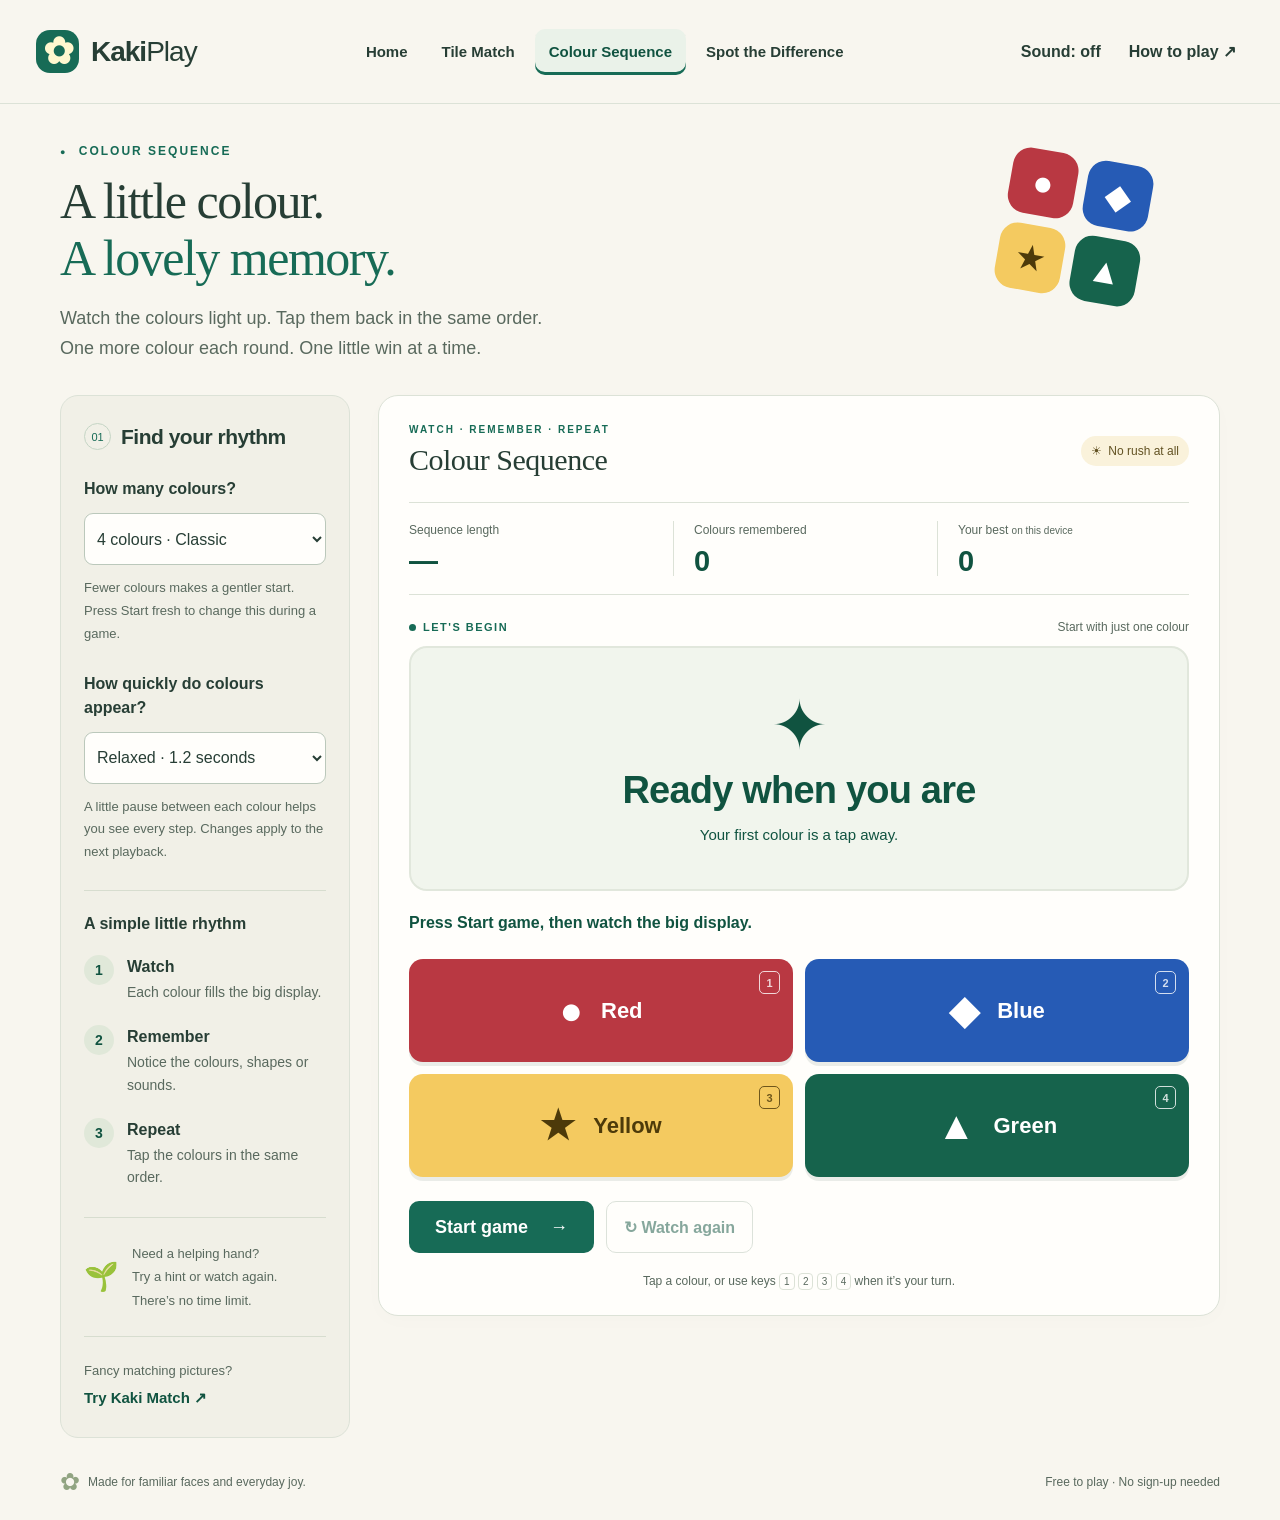
==== colour-sequence.html @ 8c482dc2 "Add spot the difference game" ====
<!doctype html>
<html lang="en">
<head>
  <meta charset="utf-8">
  <meta name="viewport" content="width=device-width, initial-scale=1">
  <meta name="theme-color" content="#176b56">
  <meta name="description" content="Watch a colourful sequence, then play it back. A friendly memory game with a big, clear display, adjustable pace and unlimited replays.">
  <title>Colour Sequence · Kaki Play</title>
  <link rel="icon" href="data:image/svg+xml,%3Csvg xmlns='http://www.w3.org/2000/svg' viewBox='0 0 100 100'%3E%3Crect width='100' height='100' rx='24' fill='%23176b56'/%3E%3Ctext x='50' y='70' text-anchor='middle' font-size='65'%3E🌸%3C/text%3E%3C/svg%3E">
  <link rel="stylesheet" href="styles.css">
  <link rel="stylesheet" href="site.css">
  <link rel="stylesheet" href="colour-sequence.css">
  <script src="colour-engine.js" defer></script>
  <script src="colour-sequence.js" defer></script>
</head>
<body class="colour-page">
  <a class="skip-link" href="#sequence-game">Skip to the game</a>
  <header class="site-header">
    <a class="brand" href="index.html" aria-label="Kaki Play home"><span class="brand-mark" aria-hidden="true">✿</span><span>Kaki<span class="brand-light">Play</span></span></a>
    <nav class="site-nav" aria-label="Main navigation"><a href="index.html">Home</a><a href="tile-match.html">Tile Match</a><a href="colour-sequence.html" aria-current="page">Colour Sequence</a><a href="spot-difference.html">Spot the Difference</a></nav>
    <div class="header-actions"><button class="quiet-button" id="sequence-sound" type="button" aria-pressed="false">Sound: off</button><button class="quiet-button" id="sequence-help" type="button">How to play <span aria-hidden="true">↗</span></button></div>
  </header>

  <main>
    <section class="intro sequence-intro" aria-labelledby="page-title">
      <p class="eyebrow"><span aria-hidden="true">●</span> COLOUR SEQUENCE</p>
      <h1 id="page-title">A little colour.<br><span>A lovely memory.</span></h1>
      <p class="intro-copy">Watch the colours light up. Tap them back in the same order.<br> One more colour each round. One little win at a time.</p>
      <div class="colour-intro-mark" aria-hidden="true"><span class="mini-red">●</span><span class="mini-blue">◆</span><span class="mini-yellow">★</span><span class="mini-green">▲</span></div>
    </section>

    <div class="sequence-layout">
      <aside class="sequence-settings" aria-labelledby="pace-title">
        <div class="panel-heading"><span class="section-number" aria-hidden="true">01</span><h2 id="pace-title">Find your rhythm</h2></div>
        <label class="sequence-label" for="sequence-colour-count">How many colours?</label>
        <select id="sequence-colour-count" aria-describedby="colour-count-hint"><option value="2">2 colours · A gentle start</option><option value="3">3 colours · A little more</option><option value="4" selected>4 colours · Classic</option><option value="5">5 colours · A fresh splash</option><option value="6">6 colours · More variety</option><option value="7">7 colours · A bigger mix</option><option value="8">8 colours · All the colours</option></select>
        <p class="sequence-hint" id="colour-count-hint">Fewer colours makes a gentler start. Press Start fresh to change this during a game.</p>
        <label class="sequence-label" for="sequence-pace">How quickly do colours appear?</label>
        <select id="sequence-pace" aria-describedby="pace-hint"><option value="relaxed">Relaxed · 1.2 seconds</option><option value="gentle">Extra time · 1.8 seconds</option><option value="quick">Quick · 0.7 seconds</option></select>
        <p class="sequence-hint" id="pace-hint">A little pause between each colour helps you see every step. Changes apply to the next playback.</p>
        <div class="how-it-works"><h3>A simple little rhythm</h3><ol><li><span aria-hidden="true">1</span><div><strong>Watch</strong><p>Each colour fills the big display.</p></div></li><li><span aria-hidden="true">2</span><div><strong>Remember</strong><p>Notice the colours, shapes or sounds.</p></div></li><li><span aria-hidden="true">3</span><div><strong>Repeat</strong><p>Tap the colours in the same order.</p></div></li></ol></div>
        <div class="sequence-gentle-note"><span aria-hidden="true">🌱</span><p>Need a helping hand?<br>Try a hint or watch again.<br>There’s no time limit.</p></div>
        <a class="other-game-link" href="tile-match.html">Fancy matching pictures? <span>Try Kaki Match <span aria-hidden="true">↗</span></span></a>
      </aside>

      <section class="colour-panel" id="sequence-game" aria-labelledby="sequence-title" tabindex="-1">
        <div class="sequence-heading"><div><p class="eyebrow">WATCH · REMEMBER · REPEAT</p><h2 id="sequence-title">Colour Sequence</h2></div><span class="sequence-no-rush"><span aria-hidden="true">☀</span> No rush at all</span></div>
        <div class="sequence-stats" aria-label="Game progress"><div><span>Sequence length</span><strong id="sequence-length">—</strong></div><div><span>Colours remembered</span><strong id="sequence-score">0</strong></div><div><span>Your best <small>on this device</small></span><strong id="sequence-best">0</strong></div></div>

        <div class="display-heading"><span class="phase-badge" id="phase-badge">LET'S BEGIN</span><span id="display-step">Start with just one colour</span></div>
        <div class="sequence-spotlight" id="sequence-spotlight" role="group" aria-label="Sequence display">
          <span class="spotlight-symbol" id="spotlight-symbol" aria-hidden="true">✦</span>
          <strong id="spotlight-title">Ready when you are</strong>
          <span id="spotlight-caption">Your first colour is a tap away.</span>
        </div>
        <ol class="sequence-steps" id="sequence-steps" aria-hidden="true"></ol>
        <p class="sequence-message" id="sequence-message" role="status" aria-live="polite" aria-atomic="true">Press Start game, then watch the big display.</p>

        <div class="colour-pads" id="colour-pads" role="group" aria-label="Repeat the sequence using these colours">
          <button class="colour-pad colour-red" type="button" data-colour="0" aria-label="Red, circle. Keyboard shortcut 1" aria-keyshortcuts="1" aria-disabled="true"><span class="pad-symbol" aria-hidden="true">●</span><span class="pad-name">Red</span><kbd aria-hidden="true">1</kbd><span class="pad-excluded" aria-hidden="true" hidden>Ruled out</span></button>
          <button class="colour-pad colour-blue" type="button" data-colour="1" aria-label="Blue, diamond. Keyboard shortcut 2" aria-keyshortcuts="2" aria-disabled="true"><span class="pad-symbol" aria-hidden="true">◆</span><span class="pad-name">Blue</span><kbd aria-hidden="true">2</kbd><span class="pad-excluded" aria-hidden="true" hidden>Ruled out</span></button>
          <button class="colour-pad colour-yellow" type="button" data-colour="2" aria-label="Yellow, star. Keyboard shortcut 3" aria-keyshortcuts="3" aria-disabled="true"><span class="pad-symbol" aria-hidden="true">★</span><span class="pad-name">Yellow</span><kbd aria-hidden="true">3</kbd><span class="pad-excluded" aria-hidden="true" hidden>Ruled out</span></button>
          <button class="colour-pad colour-green" type="button" data-colour="3" aria-label="Green, triangle. Keyboard shortcut 4" aria-keyshortcuts="4" aria-disabled="true"><span class="pad-symbol" aria-hidden="true">▲</span><span class="pad-name">Green</span><kbd aria-hidden="true">4</kbd><span class="pad-excluded" aria-hidden="true" hidden>Ruled out</span></button>
          <button class="colour-pad colour-purple" type="button" data-colour="4" aria-label="Purple, square. Keyboard shortcut 5" aria-keyshortcuts="5" aria-disabled="true" hidden><span class="pad-symbol" aria-hidden="true">■</span><span class="pad-name">Purple</span><kbd aria-hidden="true">5</kbd><span class="pad-excluded" aria-hidden="true" hidden>Ruled out</span></button>
          <button class="colour-pad colour-orange" type="button" data-colour="5" aria-label="Orange, plus. Keyboard shortcut 6" aria-keyshortcuts="6" aria-disabled="true" hidden><span class="pad-symbol" aria-hidden="true">✚</span><span class="pad-name">Orange</span><kbd aria-hidden="true">6</kbd><span class="pad-excluded" aria-hidden="true" hidden>Ruled out</span></button>
          <button class="colour-pad colour-pink" type="button" data-colour="6" aria-label="Pink, heart. Keyboard shortcut 7" aria-keyshortcuts="7" aria-disabled="true" hidden><span class="pad-symbol" aria-hidden="true">♥</span><span class="pad-name">Pink</span><kbd aria-hidden="true">7</kbd><span class="pad-excluded" aria-hidden="true" hidden>Ruled out</span></button>
          <button class="colour-pad colour-teal" type="button" data-colour="7" aria-label="Teal, crescent. Keyboard shortcut 8" aria-keyshortcuts="8" aria-disabled="true" hidden><span class="pad-symbol" aria-hidden="true">☾</span><span class="pad-name">Teal</span><kbd aria-hidden="true">8</kbd><span class="pad-excluded" aria-hidden="true" hidden>Ruled out</span></button>
        </div>
        <div class="sequence-controls"><button class="primary-button" id="sequence-action" type="button">Start game <span aria-hidden="true">→</span></button><button class="sequence-replay" id="sequence-replay" type="button" disabled><span aria-hidden="true">↻</span> Watch again</button><button class="sequence-hint-button" id="sequence-hint" type="button" disabled hidden>A little hint</button><button class="sequence-reset" id="sequence-reset" type="button" hidden>Start fresh</button></div>
        <p class="keyboard-hint" id="keyboard-hint">Tap a colour, or use keys <kbd>1</kbd> <kbd>2</kbd> <kbd>3</kbd> <kbd>4</kbd> when it’s your turn.</p>
      </section>
    </div>
    <footer class="site-footer"><span class="footer-flower" aria-hidden="true">✿</span> Made for familiar faces and everyday joy.<span class="footer-detail">Free to play · No sign-up needed</span></footer>
  </main>

  <dialog id="sequence-help-dialog" aria-labelledby="help-title"><button class="dialog-close" id="close-help" type="button" aria-label="Close instructions">×</button><span class="dialog-icon" aria-hidden="true">🌈</span><h2 id="help-title">A little colour, kaki?</h2><ol class="instructions"><li>Choose <strong>2–8 colours</strong>, select a playback pace and press <strong>Start game</strong>. Watch the big display: each colour has its own name and shape. Press <strong>Start fresh</strong> to change the colour count during play.</li><li>When you see <strong>Your turn</strong>, tap the coloured buttons in the same order. You can also use the number keys shown on your buttons (up to <strong>1–8</strong>), or use Tab and Enter or Space.</li><li>Get the sequence right, then press <strong>Next round</strong>. The same sequence grows by one colour.</li><li>Need a clue? Press <strong>A little hint</strong> to rule out wrong colours for the current step. With 3–8 colours, two choices remain; with 2 colours, only the answer remains. Each new step has a fresh hint available.</li><li>Need another look? Press <strong>Watch again</strong> to replay from the beginning. If you make a mistake, you can try the same sequence again.</li></ol><p>Sound is optional. Each colour has a different note. Your best is the longest sequence you have correctly repeated, even if you used hints or replays. There is no time limit.</p><button class="primary-button" id="got-help" type="button">Got it, let's play</button></dialog>
  <noscript><div class="noscript">Please enable JavaScript in your browser to play Colour Sequence. <a href="index.html">Back to all games</a></div></noscript>
</body>
</html>
---- styles.css ----
:root{color-scheme:light;--paper:#f8f6ef;--ink:#273e35;--muted:#627168;--green:#176b56;--green-dark:#105340;--light-green:#eaf2e9;--line:#dce2d7;--white:#fffefb;--gold:#dfb45d;font-family:"Segoe UI",Arial,sans-serif;font-size:18px}*{box-sizing:border-box}body{margin:0;background:var(--paper);color:var(--ink)}button,input,select{font:inherit}button,a,input,select{-webkit-tap-highlight-color:transparent}button{cursor:pointer}button:disabled{cursor:wait;opacity:.65}button:focus-visible,a:focus-visible,select:focus-visible,input:focus-visible+span,.theme-option:has(input:focus-visible){outline:3px solid #a65b14;outline-offset:5px}a{color:inherit}.skip-link{position:fixed;left:16px;top:-100px;background:var(--white);padding:16px;z-index:10}.skip-link:focus{top:12px}.site-header{max-width:1320px;margin:auto;min-height:104px;padding:22px 44px;display:flex;align-items:center;justify-content:space-between;border-bottom:1px solid var(--line)}.brand{display:flex;align-items:center;gap:12px;font-size:28px;font-weight:750;letter-spacing:-1px;text-decoration:none}.brand-light{font-weight:400}.brand-mark{display:grid;place-items:center;width:43px;height:43px;border-radius:14px;background:var(--green);color:#fff8cf;font-size:37px;line-height:1}.header-actions{display:flex;gap:24px}.quiet-button{border:0;background:transparent;color:var(--ink);min-height:48px;font-size:16px;font-weight:600;padding:8px}.quiet-button:hover{color:var(--green);text-decoration:underline}main{max-width:1232px;margin:auto;padding:0 0 24px}.intro{position:relative;padding:49px 0 38px;overflow:hidden}.eyebrow{font-size:12px;font-weight:750;letter-spacing:2px;color:var(--green);margin:0 0 15px}.intro .eyebrow span{font-size:9px;margin-right:6px}h1{font-family:Georgia,"Times New Roman",serif;font-size:clamp(38px,4vw,54px);font-weight:500;line-height:1.13;letter-spacing:-1.5px;margin:0 0 18px}h1>span{color:var(--green)}.intro-copy{font-size:18px;line-height:1.65;color:var(--muted);margin:0}.intro-decoration{position:absolute;right:83px;top:65px;width:270px;height:180px}.decor-tile{position:absolute;width:112px;height:132px;display:grid;place-items:center;border:1px solid #d8dfd0;border-radius:20px;font-size:59px;box-shadow:0 7px 0 #e4e7db;background:#fffef9}.decor-one{left:8px;top:4px;transform:rotate(-14deg)}.decor-two{left:119px;top:34px;transform:rotate(12deg);background:#e6efe0}.decor-check{position:absolute;right:-11px;top:-10px;width:34px;height:34px;display:grid;place-items:center;border-radius:50%;background:var(--green);color:white;font-size:20px}.sparkle{position:absolute;right:0;top:-16px;color:#b98734;font-size:45px}.game-layout{display:grid;grid-template-columns:324px minmax(0,1fr);gap:28px;align-items:start}.settings-panel,.game-panel{border:1px solid var(--line);border-radius:22px;background:var(--white)}.settings-panel{padding:25px 22px}.panel-heading{display:flex;gap:10px;align-items:center;margin-bottom:27px}.section-number{font-size:11px;color:var(--green);border:1px solid #c5d5c5;border-radius:50%;width:27px;height:27px;display:grid;place-items:center}h2{font-size:21px;letter-spacing:-.5px;margin:0}.settings-panel h2{font-size:20px}fieldset{border:0;padding:0;margin:0 0 24px;min-width:0}legend,.select-label{font-size:15px;font-weight:700;padding:0;margin-bottom:12px;display:block}.theme-options{display:grid;gap:9px}.theme-option{position:relative;display:flex;gap:12px;align-items:center;min-height:79px;border:1px solid var(--line);border-radius:12px;padding:13px 12px;cursor:pointer;transition:background .15s,border-color .15s}.theme-option:has(input:checked){border-color:var(--green);background:#eff5ec;box-shadow:inset 0 0 0 1px var(--green)}.theme-option input,.size-options input{position:absolute;opacity:0;width:1px;height:1px}.theme-icon{font-size:28px}.theme-option strong{display:block;font-size:15px;font-weight:650}.theme-option small{display:block;color:var(--muted);font-size:12px;margin-top:5px}.radio-mark{margin-left:auto;flex-shrink:0;width:17px;height:17px;border:1.5px solid #a6b4a8;border-radius:50%}.theme-option input:checked~.radio-mark{border:5px solid var(--green);background:white}.size-options{display:grid;grid-template-columns:repeat(4,1fr);gap:7px}.size-options label{position:relative;cursor:pointer}.size-options label>span{display:flex;flex-direction:column;align-items:center;justify-content:center;gap:5px;min-height:72px;border:1px solid var(--line);border-radius:10px;font-size:23px;font-weight:650}.size-options small{font-size:11px;font-weight:400;color:var(--muted)}.size-options input:checked+span{background:var(--green);border-color:var(--green);color:white}.size-options input:checked+span small{color:#e0eee5}.field-hint{font-size:12px;color:var(--muted);margin:10px 0 0}.size-field{margin-bottom:22px}select{width:100%;min-height:48px;border:1px solid #bcc9bc;border-radius:9px;background:var(--white);color:var(--ink);padding:9px;font-size:15px}.primary-button{min-height:52px;border:0;border-radius:10px;background:var(--green);color:white;font-weight:650;padding:13px 20px;display:flex;align-items:center;justify-content:center;gap:24px}.primary-button:hover{background:var(--green-dark)}.start-button{width:100%;margin-top:24px;font-size:16px}.start-button span{font-size:22px}.settings-note{font-size:11px;color:var(--muted);text-align:center;margin:12px 0 0}.gentle-note{display:flex;gap:12px;align-items:center;border-top:1px solid var(--line);margin-top:25px;padding-top:18px}.gentle-note>span{font-size:25px}.gentle-note p{font-size:12px;line-height:1.7;color:var(--muted);margin:0}.game-panel{padding:29px 30px 21px;scroll-margin-top:20px}.game-heading{display:flex;justify-content:space-between;gap:12px;align-items:center}.game-heading .eyebrow{font-size:10px;letter-spacing:1.6px;margin-bottom:8px}.game-heading h2{font-size:26px;font-family:Georgia,"Times New Roman",serif;font-weight:500}.no-rush{white-space:nowrap;font-size:12px;padding:9px 12px;background:#f4f2e7;color:#786230;border-radius:20px}.no-rush span{margin-right:5px}.stats{display:grid;grid-template-columns:repeat(3,1fr);margin-top:27px;background:#f5f6ef;border:1px solid #e7eadd;border-radius:12px;padding:17px 4px}.stats>div{padding:0 20px;border-right:1px solid #dce3d4}.stats>div:last-child{border:0}.stat-label{display:block;font-size:12px;color:var(--muted);margin-bottom:7px}.stats strong{font-size:25px;font-weight:600;font-variant-numeric:tabular-nums}.stat-total{font-size:18px;color:#748175;font-weight:400}.progress-track{height:5px;border-radius:5px;background:#e9eee3;margin-top:17px;overflow:hidden}.progress-track>span{display:block;height:100%;background:var(--green);width:0;transition:width .3s}.game-message{font-size:15px;color:var(--muted);text-align:center;min-height:24px;margin:23px 0 20px}.tile-grid{display:grid;grid-template-columns:repeat(4,minmax(0,1fr));gap:13px}.tile{position:relative;aspect-ratio:1/1.12;min-width:0;min-height:108px;background:transparent;border:0;padding:0;border-radius:13px;perspective:800px;color:var(--ink)}.tile-inner{position:absolute;inset:0;transform-style:preserve-3d;transition:transform .35s}.tile.is-revealed .tile-inner{transform:rotateY(180deg)}.tile-back,.tile-front{position:absolute;inset:0;backface-visibility:hidden;border-radius:13px;display:flex;flex-direction:column;align-items:center;justify-content:center}.tile-back{background:#edf1e5;border:1px solid #d1dcc8;box-shadow:0 3px 0 #d7dece;background-image:radial-gradient(#b7c7ac55 .8px,transparent .8px);background-size:9px 9px}.tile-back:before{content:"";position:absolute;inset:7px;border:1px solid #cbd7c0;border-radius:8px}.tile-back-flower{font-size:43px;color:#7c9874;font-family:Georgia,serif;line-height:1}.tile:hover:not(.is-revealed) .tile-back{background-color:#e2ebd7;border-color:#8fa783}.tile-front{background:#fffaf0;border:2px solid #dbbc83;transform:rotateY(180deg);padding:8px 4px;gap:4px}.tile-emoji{font-size:clamp(30px,3.4vw,49px);line-height:1.2}.tile-name{font-size:14px;font-weight:650;text-align:center;line-height:1.2}.tile-local{font-size:12px;color:var(--muted)}.tile.is-matched .tile-front{background:#edf5e8;border-color:#8daf80}.tile.is-matched .tile-front:after{content:"✓";position:absolute;right:6px;top:4px;font-size:14px;color:var(--green);font-weight:bold}.board-footer{display:flex;align-items:center;justify-content:space-between;gap:10px;margin-top:22px;padding-top:17px;border-top:1px solid var(--line)}.board-footer>span{font-size:12px;color:var(--muted)}.peek-button{border:1px solid #c9d6c4;background:var(--white);border-radius:8px;padding:10px 12px;min-height:44px;font-size:13px;color:var(--green);font-weight:600}.peek-button:hover{background:var(--light-green)}.peek-button>span{font-size:18px;margin-right:4px}.site-footer{display:flex;align-items:center;gap:8px;color:var(--muted);font-size:12px;padding:30px 0 0}.footer-flower{color:#91a482;font-size:24px}.footer-detail{margin-left:auto}dialog{max-width:510px;width:calc(100% - 32px);max-height:90vh;overflow:auto;border:1px solid var(--line);border-radius:24px;padding:38px;background:var(--white);color:var(--ink);box-shadow:0 20px 100px #132a3440}dialog::backdrop{background:#1b302d80;backdrop-filter:blur(4px)}dialog h2{font-family:Georgia,serif;font-size:33px;margin:12px 0 18px}dialog p{font-size:16px;line-height:1.65;color:var(--muted)}dialog .primary-button{width:100%;margin-top:22px}.dialog-close{position:absolute;right:14px;top:10px;border:0;background:transparent;font-size:30px;color:var(--muted);width:44px;height:44px}.dialog-icon{font-size:48px;display:block}.instructions{padding-left:23px;font-size:17px;line-height:1.65}.instructions li{padding-left:4px;margin-bottom:13px}#win-dialog{text-align:center}#win-dialog .eyebrow{margin-top:15px}.text-button{display:block;margin:14px auto 0;border:0;background:transparent;text-decoration:underline;color:var(--green);min-height:44px;font-size:15px}.noscript{position:fixed;bottom:0;left:0;right:0;padding:20px;background:#fff0ca;text-align:center}.tile-grid.large-grid{grid-template-columns:repeat(6,minmax(0,1fr))}.large-grid .tile{min-height:110px}.large-grid .tile-emoji{font-size:34px}.large-grid .tile-name{font-size:12px}
.tile{width:100%}
.tile-number{position:relative;font-size:clamp(32px,4vw,52px);font-weight:800;line-height:1;color:var(--green-dark);font-variant-numeric:lining-nums tabular-nums}
.tile-picture{display:block;width:min(100%,104px);height:auto;aspect-ratio:1;flex-shrink:0}
.tile-picture svg{display:block;width:100%;height:100%}
.tile-grid.illustrated-grid .tile{min-height:190px}
.skip-link:not(:focus){clip-path:inset(50%);width:1px;height:1px;overflow:hidden;padding:0;white-space:nowrap}
@media(min-width:1500px){main{max-width:1232px}.site-header{max-width:1320px}.tile{aspect-ratio:1.1/1}}
@media(max-width:1320px){main{padding:0 36px 24px}.site-header{padding:22px 36px}.intro-decoration{right:55px}.game-layout{grid-template-columns:300px minmax(0,1fr);gap:22px}.game-panel{padding:25px 23px 20px}.tile-grid{gap:10px}.tile-name{font-size:13px}.no-rush{font-size:11px;padding:8px}.tile-grid.large-grid{grid-template-columns:repeat(4,minmax(0,1fr))}.large-grid .tile-name{font-size:13px}}
@media(max-width:1000px){.intro-decoration{right:15px;transform:scale(.85);transform-origin:right center}.game-layout{grid-template-columns:270px minmax(0,1fr);gap:18px}.settings-panel{padding:23px 16px}.theme-option{gap:8px;padding:12px 8px}.theme-option strong{font-size:14px}.theme-option small{font-size:11px}.theme-icon{font-size:24px}.game-panel{padding:23px 18px 18px}.no-rush{display:none}.stats>div{padding:0 10px}.tile{min-height:100px}.tile-name{font-size:11px}.tile-emoji{font-size:32px}.tile-local{font-size:11px}.board-footer{flex-wrap:wrap}.tile-grid{gap:9px}}
@media(max-width:780px){main{padding:0 20px 24px}.site-header{padding:15px 20px;min-height:82px}.brand{font-size:24px;gap:8px}.brand-mark{width:36px;height:36px;font-size:30px}.header-actions{gap:8px}.quiet-button{font-size:13px;padding:6px}.intro{padding:32px 0}.intro-decoration{display:none}h1{font-size:42px}.intro-copy{font-size:17px}.game-layout{grid-template-columns:1fr}.settings-panel{padding:22px}.panel-heading{margin-bottom:20px}.theme-options{grid-template-columns:repeat(3,minmax(0,1fr));gap:8px}.theme-option{flex-direction:column;text-align:center;justify-content:flex-start;padding:12px 6px;gap:9px}.theme-option .radio-mark{position:absolute;top:7px;right:7px;width:14px;height:14px}.theme-option strong{font-size:13px}.theme-option small{font-size:11px;line-height:1.5}.theme-icon{font-size:30px}.settings-panel form{display:grid;grid-template-columns:1fr 1fr;gap:0 20px}.settings-panel fieldset:first-child{grid-column:1/-1;margin-bottom:20px}.size-field{grid-column:1/-1}.select-label{align-self:center;margin-bottom:0}.start-button{grid-column:1/-1;margin-top:18px}.settings-note{grid-column:1/-1}.gentle-note{display:none}.size-options label>span{min-height:62px}.game-panel{padding:25px 22px}.tile{aspect-ratio:1/1.05;min-height:102px}.tile-emoji,.large-grid .tile-emoji{font-size:42px}.tile-name,.large-grid .tile-name{font-size:14px}.no-rush{display:block}.tile-grid{gap:12px}.tile-local{font-size:12px}.stats>div{padding:0 16px}.site-footer{flex-wrap:wrap;line-height:1.5}.footer-detail{margin-left:0;width:100%;padding-left:27px}}
@media(max-width:420px){main{padding:0 12px 20px}.site-header{padding:12px}.brand{font-size:21px}.brand-mark{width:30px;height:32px;font-size:27px}.header-actions{gap:0}.quiet-button{font-size:12px}h1{font-size:36px}.intro-copy{font-size:16px}.intro .eyebrow{font-size:10px}.settings-panel{padding:20px 15px}.theme-option strong{font-size:12px}.theme-option small{font-size:10px}.game-panel{padding:22px 12px 16px}.game-heading h2{font-size:24px}.no-rush{font-size:10px;padding:7px}.stats>div{padding:0 12px}.stat-label{font-size:11px}.tile-grid{gap:8px}.tile{min-height:103px}.tile-emoji,.large-grid .tile-emoji{font-size:32px}.tile-name,.large-grid .tile-name{font-size:11px}.tile-local{font-size:10px}.tile-front{padding:7px 2px}.tile.is-matched .tile-front:after{font-size:11px;right:3px;top:2px}.game-message{font-size:13px}.board-footer{justify-content:center}.board-footer>span{width:100%;text-align:center}.peek-button{font-size:14px;width:100%}dialog{padding:30px 24px}}
.tile-grid .tile{min-height:160px}
.tile-grid .tile-emoji{font-size:clamp(40px,5vw,64px);line-height:1}
.mode-field{grid-column:1/-1;margin-bottom:22px}.mode-field .field-hint{line-height:1.6}
.team-scoreboard{display:grid;grid-template-columns:repeat(2,minmax(0,1fr));gap:10px;margin-top:18px}.team-scoreboard[hidden]{display:none}
.team-turn{grid-column:1/-1;margin:0 0 3px;font-size:17px;font-weight:700;color:var(--green-dark);line-height:1.5}
.team-score{display:flex;flex-wrap:wrap;align-items:center;justify-content:space-between;gap:8px;padding:14px;border:2px solid var(--line);border-radius:12px;background:var(--paper);font-size:16px}.team-score.is-active{border-color:var(--green);background:var(--light-green)}.team-score span{font-variant-numeric:tabular-nums}
@media(prefers-reduced-motion:reduce){*,*:before,*:after{transition:none!important;scroll-behavior:auto!important}.tile-inner{transform:none!important}.tile-front{transform:none}.tile:not(.is-revealed) .tile-front{visibility:hidden}.tile.is-revealed .tile-back{visibility:hidden}}
---- site.css ----
/* Shared navigation and the game library. The games work without a build step. */
:root { --muted: #59695e; }
.site-header { gap: 24px; flex-wrap: wrap; }
.brand { flex-shrink: 0; }
.site-nav { display: flex; flex-wrap: wrap; align-items: center; gap: 6px; }
.site-nav a { display: inline-flex; align-items: center; min-height: 46px; padding: 10px 14px; border-radius: 10px; font-size: 15px; font-weight: 650; text-decoration: none; white-space: nowrap; }
.site-nav a:hover { background: #eaf2e9; color: var(--green-dark); }
.site-nav a[aria-current="page"] { background: var(--light-green); color: var(--green-dark); box-shadow: inset 0 -3px var(--green); }
.header-actions { gap: 12px; }
.header-welcome { color: var(--muted); font-size: 15px; }
.home-intro { display: flex; align-items: center; justify-content: space-between; gap: 30px; padding: 70px 0 58px; }
.home-intro h1 { font-size: clamp(40px, 4.5vw, 62px); line-height: 1.16; max-width: 850px; }
.home-intro-copy { color: var(--muted); font-size: 19px; line-height: 1.75; margin: 22px 0; }
.home-promise { display: flex; flex-wrap: wrap; gap: 12px 25px; font-size: 15px; font-weight: 600; }
.home-promise span span { color: var(--green); padding-right: 6px; }
.home-flower { position: relative; flex: 0 0 220px; text-align: center; transform: rotate(8deg); }
.home-flower > span:first-child { display: block; font-family: Georgia, serif; color: #c37944; font-size: 200px; line-height: 1; text-shadow: 8px 8px 0 #efe3ce; }
.flower-sparkle { position: absolute; top: 0; right: 0; color: var(--green); font-size: 45px; }
.flower-caption { display: block; color: var(--muted); font-family: Georgia, serif; font-style: italic; font-size: 20px; line-height: 1.5; margin-top: 15px; }
.library-heading { display: flex; align-items: baseline; justify-content: space-between; gap: 16px; margin-bottom: 24px; }
.library-heading h2 { margin: 0; font-family: Georgia, serif; font-size: 30px; font-weight: 500; letter-spacing: -.5px; }
.library-heading p { margin: 0; color: var(--muted); font-size: 15px; }
.game-cards { display: grid; grid-template-columns: repeat(3, minmax(0, 1fr)); gap: 24px; }
.game-card { display: flex; flex-direction: column; overflow: hidden; background: var(--white); border: 1px solid var(--line); border-radius: 22px; text-decoration: none; box-shadow: 0 5px 15px #273e3504; transition: transform .2s, box-shadow .2s, border-color .2s; }
.game-card:hover { transform: translateY(-4px); border-color: #9ab5a2; box-shadow: 0 14px 32px #273e3510; }
.card-preview { min-height: 270px; display: flex; flex-direction: column; align-items: center; justify-content: center; padding: 28px 20px; border-bottom: 1px solid var(--line); }
.match-preview { background: #eaf0e5; }
.colour-preview { background: #f0eaf3; }
.preview-caption { font-size: 11px; font-weight: 750; letter-spacing: 2px; color: #4c6051; }
.preview-note { color: #4c6051; font-size: 14px; margin-top: 23px; }
.preview-tiles { display: flex; align-items: center; gap: 14px; margin-top: 25px; }
.preview-tile { position: relative; display: flex; flex-direction: column; align-items: center; justify-content: center; width: 80px; height: 105px; border-radius: 14px; box-shadow: 0 5px 0 #273e3512; }
.preview-tile-back { background: #176b56; border: 5px double #6eac94; color: #fff8df; font-size: 48px; font-weight: 750; transform: rotate(-8deg); }
.preview-tile-front { background: #fffefb; border: 2px solid #bad0b9; transform: rotate(-3deg); }
.preview-tile-front > span { font-size: 50px; line-height: 1.3; }
.preview-tile small { font-size: 12px; font-weight: 600; }
.matched-preview { transform: rotate(8deg); border-color: var(--green); }
.matched-preview i { position: absolute; top: -9px; right: -9px; display: grid; place-items: center; width: 27px; height: 27px; border-radius: 50%; background: var(--green); color: white; font-style: normal; font-size: 16px; }
.preview-sequence { display: flex; gap: 8px; margin: 35px 0 7px; }
.preview-colour { display: grid; place-items: center; width: 64px; height: 85px; border-radius: 20px; font-size: 37px; color: white; box-shadow: 0 5px 0 #273e3515; }
.preview-red { background: #b93842; transform: rotate(-9deg); }
.preview-blue { background: #265bb5; transform: translateY(-8px) rotate(-3deg); }
.preview-yellow { background: #f4ca60; color: #4d3a0a; transform: translateY(-8px) rotate(3deg); }
.preview-green { background: #16634c; transform: rotate(9deg); }
.game-card-copy { padding: 28px 25px 24px; display: flex; flex-direction: column; flex: 1; }
.game-category { font-size: 11px; font-weight: 750; letter-spacing: 1.8px; color: var(--green); }
.game-card h3 { font-family: Georgia, serif; font-size: 34px; font-weight: 500; letter-spacing: -.6px; margin: 10px 0 12px; }
.game-card-copy > p { color: var(--muted); font-size: 17px; line-height: 1.75; margin: 0 0 20px; }
.card-features { display: flex; flex-wrap: wrap; gap: 8px; margin-top: auto; margin-bottom: 28px; }
.card-features span { padding: 7px 11px; border-radius: 7px; background: var(--paper); color: #526257; font-size: 12px; font-weight: 600; }
.card-action { display: flex; align-items: center; justify-content: space-between; gap: 12px; color: var(--green-dark); font-size: 18px; font-weight: 750; border-top: 1px solid var(--line); padding-top: 22px; }
.card-action > span { font-size: 25px; }
.spot-preview { background: #f4ebd9; }
.preview-comparison { display: flex; gap: 12px; align-items: center; width: 100%; margin: 26px 0 1px; }
.preview-scene { display: block; width: calc((100% - 12px) / 2); height: auto; border-radius: 13px; border: 2px solid #c7d5bc; box-shadow: 0 4px 0 #273e3510; transform: rotate(-3deg); }
.preview-scene + .preview-scene { transform: rotate(3deg); border-color: #85a489; }
.spot-card .card-action { font-size: 16px; }
.home-note { display: flex; align-items: center; justify-content: center; gap: 20px; margin: 36px 0 12px; padding: 28px; background: #efeee4; border-radius: 16px; }
.home-note > span { font-size: 36px; }
.home-note h2 { font-family: Georgia, serif; font-size: 23px; font-weight: 500; margin: 0 0 7px; }
.home-note p { font-size: 15px; line-height: 1.65; color: var(--muted); margin: 0; }
@media (max-width: 1050px) {
  .game-cards { grid-template-columns: repeat(2, minmax(0, 1fr)); }
  .site-header { gap: 12px 20px; }
  .site-nav { order: 3; width: 100%; justify-content: center; border-top: 1px solid var(--line); padding-top: 10px; }
  .header-actions, .header-welcome { margin-left: auto; }
  .home-flower { flex-basis: 160px; }
  .home-flower > span:first-child { font-size: 150px; }
  .library-heading { align-items: flex-start; flex-direction: column; gap: 10px; }
  .preview-colour { width: 65px; height: 85px; }
  .preview-sequence { gap: 8px; }
  .preview-tile { width: 80px; height: 105px; }
  .preview-tiles { gap: 10px; }
}
@media (max-width: 700px) {
  .site-nav { display: grid; grid-template-columns: 1fr 1fr; gap: 4px 10px; }
  .site-nav a { justify-content: center; text-align: center; }
  .home-intro { padding: 42px 0; }
  .home-intro h1 { font-size: 43px; }
  .home-intro-copy { font-size: 17px; }
  .home-intro-copy br { display: none; }
  .home-flower { display: none; }
  .game-cards { grid-template-columns: 1fr; gap: 24px; }
  .card-preview { min-height: 255px; }
  .preview-colour { width: 75px; height: 90px; }
  .preview-tile { width: 90px; height: 110px; }
  .game-card-copy { padding: 26px; }
  .home-note { padding: 24px 20px; align-items: flex-start; gap: 12px; }
}
@media (max-width: 420px) {
  .site-nav { gap: 0; justify-content: space-between; }
  .site-nav a { font-size: 13px; padding: 10px 9px; }
  .header-welcome { max-width: 120px; text-align: right; font-size: 13px; }
  .home-intro h1 { font-size: 36px; }
  .home-promise { gap: 10px 15px; font-size: 13px; }
  .library-heading h2 { font-size: 27px; }
  .preview-colour { width: 60px; height: 80px; font-size: 35px; }
  .preview-note { font-size: 12px; }
  .game-card-copy { padding: 24px 22px; }
}
@media (prefers-reduced-motion: reduce) {
  .game-card:hover { transform: none; }
}
---- colour-sequence.css ----
.sequence-intro { padding: 40px 0 32px; }
.sequence-intro h1 { font-size: clamp(38px, 4vw, 50px); }
.colour-intro-mark { position: absolute; top: 52px; right: 75px; display: grid; grid-template-columns: repeat(2, 66px); gap: 10px; transform: rotate(10deg); }
.colour-intro-mark span { display: grid; place-items: center; height: 66px; border-radius: 18px; color: white; font-size: 35px; }
.mini-red { background: #b93842; }.mini-blue { background: #265bb5; }.mini-yellow { background: #f4ca60; color: #4d3a0a !important; }.mini-green { background: #16634c; }
.sequence-layout { display: grid; grid-template-columns: 290px minmax(0, 1fr); gap: 28px; align-items: start; }
.sequence-settings { padding: 27px 23px; background: #f1f0e7; border: 1px solid var(--line); border-radius: 18px; }
.sequence-settings .panel-heading { margin-bottom: 27px; }
.sequence-settings h2 { font-size: 21px; }
.sequence-label { display: block; font-size: 16px; font-weight: 650; line-height: 1.5; margin-bottom: 12px; }
.sequence-settings select { width: 100%; min-height: 52px; padding: 12px 8px; color: var(--ink); background: var(--white); border: 1px solid #bbc8bb; border-radius: 9px; font-size: 16px; }
.sequence-hint { font-size: 13px; line-height: 1.75; color: var(--muted); margin: 12px 0 26px; }
.how-it-works { padding-top: 24px; border-top: 1px solid #d7ddcf; }
.how-it-works h3 { font-size: 16px; margin: 0 0 22px; }
.how-it-works ol { display: grid; gap: 22px; padding: 0; margin: 0; list-style: none; }
.how-it-works li { display: flex; align-items: flex-start; gap: 13px; }
.how-it-works li > span { display: grid; place-items: center; width: 30px; height: 30px; flex-shrink: 0; background: #e0e8d9; border-radius: 50%; color: var(--green-dark); font-size: 14px; font-weight: 750; }
.how-it-works strong { display: block; font-size: 16px; margin: 3px 0 5px; }
.how-it-works p { font-size: 14px; color: var(--muted); line-height: 1.6; margin: 0; }
.sequence-gentle-note { display: flex; align-items: center; gap: 13px; margin-top: 28px; padding-top: 24px; border-top: 1px solid #d7ddcf; }
.sequence-gentle-note > span { font-size: 28px; }
.sequence-gentle-note p { color: var(--muted); font-size: 13px; line-height: 1.8; margin: 0; }
.other-game-link { display: block; padding-top: 24px; margin-top: 24px; border-top: 1px solid #d7ddcf; font-size: 13px; line-height: 1.6; color: var(--muted); text-decoration: none; }
.other-game-link > span { display: block; margin-top: 4px; color: var(--green-dark); font-size: 15px; font-weight: 700; }
.other-game-link:hover > span { text-decoration: underline; }
.colour-panel { min-width: 0; padding: 28px 30px 22px; background: var(--white); border: 1px solid var(--line); border-radius: 20px; box-shadow: 0 5px 20px #273e3504; scroll-margin-top: 18px; }
.colour-panel:focus { outline: none; }.colour-panel:focus-visible { outline: 3px solid #a65b14; outline-offset: 4px; }
.sequence-heading { display: flex; align-items: center; justify-content: space-between; gap: 12px; }
.sequence-heading .eyebrow { font-size: 10px; margin-bottom: 8px; }
.sequence-heading h2 { font-family: Georgia, serif; font-size: 30px; font-weight: 500; letter-spacing: -.5px; margin: 0; }
.sequence-no-rush { display: flex; align-items: center; gap: 6px; white-space: nowrap; padding: 8px 10px; border-radius: 20px; color: #625223; background: #faf2db; font-size: 12px; }
.sequence-stats { display: grid; grid-template-columns: repeat(3, minmax(0, 1fr)); gap: 12px; margin: 25px 0; padding: 18px 0; border-top: 1px solid var(--line); border-bottom: 1px solid var(--line); }
.sequence-stats > div { padding-left: 20px; border-left: 1px solid var(--line); }
.sequence-stats > div:first-child { border: 0; padding-left: 0; }
.sequence-stats span { display: block; font-size: 12px; line-height: 1.5; color: var(--muted); }
.sequence-stats small { font-size: 10px; white-space: nowrap; }
.sequence-stats strong { display: block; color: var(--green-dark); font-size: 29px; line-height: 1; font-weight: 700; margin-top: 8px; font-variant-numeric: tabular-nums; }
.display-heading { display: flex; align-items: center; justify-content: space-between; gap: 12px; margin-bottom: 12px; }
.phase-badge { display: inline-flex; align-items: center; gap: 7px; font-size: 11px; font-weight: 800; letter-spacing: 1.5px; color: var(--green); }
.phase-badge::before { content: ''; width: 7px; height: 7px; border-radius: 50%; background: currentColor; }
.phase-badge.is-watching { color: #265bb5; }
#display-step { font-size: 12px; color: var(--muted); text-align: right; font-variant-numeric: tabular-nums; }
.sequence-spotlight { min-height: 245px; border: 2px solid #e1e7dc; border-radius: 18px; background: #f1f5ed; color: var(--green-dark); display: flex; flex-direction: column; align-items: center; justify-content: center; gap: 8px; padding: 22px 18px; text-align: center; }
.spotlight-symbol { display: block; font-size: 68px; line-height: 1; }
#spotlight-title { font-size: clamp(28px, 3vw, 38px); font-weight: 750; letter-spacing: -.8px; line-height: 1.25; }
#spotlight-caption { font-size: 15px; line-height: 1.6; }
.sequence-spotlight.is-colour { border-color: transparent; box-shadow: inset 0 0 0 8px #ffffff25; }
.sequence-spotlight.is-colour .spotlight-symbol { font-size: 80px; }
.sequence-spotlight.is-colour #spotlight-title { font-size: 48px; }
.colour-red { background: #b93842; color: #fff; }.colour-blue { background: #265bb5; color: #fff; }.colour-yellow { background: #f4ca60; color: #4d3a0a; }.colour-green { background: #16634c; color: #fff; }
.colour-purple { background: #7443a4; color: #fff; }.colour-orange { background: #f2a044; color: #452704; }.colour-pink { background: #b83c79; color: #fff; }.colour-teal { background: #147785; color: #fff; }
.sequence-steps { display: flex; gap: 7px; overflow-x: auto; padding: 4px 2px 7px; margin: 12px 0 0; list-style: none; scrollbar-width: thin; }
.sequence-steps:empty { display: none; }
.sequence-steps li { display: grid; place-items: center; flex: 0 0 26px; height: 26px; border-radius: 50%; background: #f1f0e8; border: 1px solid #dedfd4; color: #657166; font-size: 11px; font-weight: 700; }
.sequence-steps .is-current { border-color: var(--green); background: var(--green); color: white; }
.sequence-steps .is-complete { border-color: #bad0b9; background: #e4efdf; color: var(--green-dark); }
.sequence-message { min-height: 48px; display: flex; align-items: center; margin: 8px 0 12px; font-size: 16px; font-weight: 600; line-height: 1.55; color: var(--green-dark); }
.colour-pads { display: grid; grid-template-columns: repeat(2, minmax(0, 1fr)); gap: 12px; }
.colour-pads[data-count="3"] [data-colour="2"] { grid-column: 1 / -1; }
.colour-pad { position: relative; display: flex; align-items: center; justify-content: center; gap: 18px; min-height: 103px; border: 3px solid transparent; border-radius: 14px; padding: 14px 28px; font-size: 22px; font-weight: 700; box-shadow: 0 4px 0 #273e3518; transition: transform .12s, box-shadow .12s; touch-action: manipulation; }
.colour-pad[aria-disabled="true"] { cursor: default; }
.colour-pad[hidden] { display: none; }
.colour-pad.is-eliminated { background: #eef0eb; color: #59695e; border-color: #d5ddd2; box-shadow: none; }
.colour-pad.is-eliminated .pad-name { text-decoration: line-through; }
.pad-excluded { position: absolute; bottom: 7px; left: 0; width: 100%; font-size: 11px; font-weight: 600; text-align: center; }
.colour-pad[aria-disabled="false"]:hover { transform: translateY(-2px); box-shadow: 0 6px 0 #273e3520; }
.colour-pad[aria-disabled="false"]:active { transform: translateY(2px); }
.pad-symbol { font-size: 39px; line-height: 1; }
.colour-pad kbd { position: absolute; right: 10px; top: 9px; display: grid; place-items: center; width: 21px; height: 23px; font-family: inherit; font-size: 11px; font-weight: 600; border: 1px solid currentColor; border-radius: 5px; opacity: .8; }
.colour-pad.is-lit { box-shadow: inset 0 0 0 4px #fff, 0 0 0 3px var(--ink); transform: translateY(-2px); }
.colour-pad.colour-yellow.is-lit { box-shadow: inset 0 0 0 4px #4d3a0a, 0 0 0 3px #f4ca60; }
.colour-pad.colour-orange.is-lit { box-shadow: inset 0 0 0 4px #452704, 0 0 0 3px #f2a044; }
.colour-pad:focus-visible { outline: 3px solid var(--ink); outline-offset: 5px; }
.sequence-controls { display: flex; flex-wrap: wrap; align-items: center; gap: 12px; margin-top: 24px; }
.sequence-controls .primary-button { width: auto; min-width: 185px; min-height: 52px; padding: 14px 20px; display: inline-flex; align-items: center; justify-content: center; gap: 22px; }
.sequence-controls [hidden] { display: none; }
.sequence-replay, .sequence-hint-button { min-height: 52px; padding: 12px 17px; border: 1px solid #bbc8bb; border-radius: 10px; background: var(--white); color: var(--green-dark); font-size: 16px; font-weight: 650; }
.sequence-hint-button { background: #faf2db; color: #625223; border-color: #e1c985; }
.sequence-replay:not(:disabled):hover, .sequence-hint-button:not(:disabled):hover { background: var(--light-green); }
.sequence-replay:disabled, .sequence-hint-button:disabled { cursor: default; opacity: .5; }
.sequence-reset { margin-left: auto; min-height: 48px; padding: 10px 4px; border: 0; background: none; font-size: 13px; color: var(--muted); text-decoration: underline; text-underline-offset: 3px; }
.keyboard-hint { margin: 18px 0 0; text-align: center; font-size: 12px; line-height: 1.8; color: var(--muted); }
.keyboard-hint kbd { padding: 2px 4px; border: 1px solid var(--line); border-radius: 4px; font-family: inherit; font-size: 10px; }
#sequence-help-dialog p { line-height: 1.7; }
@media (min-width: 1100px) {
  .colour-pads.is-expanded { grid-template-columns: repeat(4, minmax(0, 1fr)); }
  .colour-pads.is-expanded .colour-pad { flex-direction: column; gap: 8px; min-height: 120px; padding: 16px 10px 22px; font-size: 18px; }
}
@media (max-width: 1150px) {
  .sequence-layout { grid-template-columns: 250px minmax(0, 1fr); gap: 22px; }
  .sequence-settings { padding: 24px 18px; }
  .colour-panel { padding: 25px 22px 20px; }
  .sequence-no-rush { display: none; }
  .sequence-controls { gap: 10px; }
  .sequence-controls .primary-button { min-width: 160px; }
  .sequence-reset { width: 100%; margin-left: 0; min-height: 36px; }
  .colour-intro-mark { right: 25px; }
}
@media (max-width: 820px) {
  .sequence-layout { grid-template-columns: 1fr; }
  .sequence-settings { display: grid; grid-template-columns: 1fr 1fr; column-gap: 24px; padding: 23px; }
  .sequence-settings .panel-heading { grid-column: 1 / -1; margin-bottom: 18px; }
  .sequence-label { align-self: center; margin: 0; }
  .sequence-hint { grid-column: 1 / -1; margin: 12px 0 0; }
  #colour-count-hint { margin-bottom: 22px; }
  .how-it-works, .sequence-gentle-note, .other-game-link { display: none; }
  .colour-panel { padding: 26px; }
  .sequence-no-rush { display: flex; }
  .sequence-reset { width: auto; margin-left: auto; }
  .colour-intro-mark { right: 20px; grid-template-columns: repeat(2, 52px); top: 62px; }
  .colour-intro-mark span { height: 52px; font-size: 28px; border-radius: 13px; }
  .sequence-intro .intro-copy { max-width: 520px; }
}
@media (max-width: 600px) {
  .colour-intro-mark { display: none; }
  .sequence-intro { padding: 30px 0; }
  .sequence-intro .intro-copy br { display: none; }
  .colour-panel { padding: 23px 18px; }
  .sequence-heading h2 { font-size: 28px; }
  .sequence-heading .eyebrow { font-size: 9px; letter-spacing: 1.4px; }
  .sequence-no-rush { display: none; }
  .sequence-stats { gap: 8px; }
  .sequence-stats > div { padding-left: 12px; }
  .sequence-stats span { font-size: 11px; }
  .sequence-stats small { display: block; font-size: 9px; }
  .sequence-stats strong { font-size: 26px; }
  .sequence-spotlight { min-height: 230px; }
  #spotlight-title { font-size: 29px; }
  #spotlight-caption { font-size: 14px; }
  .colour-pad { min-height: 105px; gap: 12px; padding: 15px; font-size: 20px; }
  .pad-symbol { font-size: 33px; }
  .sequence-message { min-height: 58px; font-size: 15px; }
  .sequence-controls { display: grid; grid-template-columns: 1fr 1fr; gap: 10px; }
  .sequence-controls .primary-button { min-width: 0; width: 100%; font-size: 15px; padding: 14px 12px; gap: 10px; }
  .sequence-replay, .sequence-hint-button { font-size: 15px; padding: 12px 10px; }
  .sequence-reset { grid-column: 1 / -1; width: 100%; margin-left: 0; min-height: 40px; }
  .sequence-settings { grid-template-columns: 1fr; padding: 20px; }
  .sequence-settings .panel-heading { margin-bottom: 17px; }
  .sequence-label { margin-bottom: 10px; font-size: 15px; }
}
@media (max-width: 360px) {
  .colour-panel { padding: 20px 12px; }
  .sequence-heading h2 { font-size: 25px; }
  .colour-pads { gap: 10px; }
  .colour-pad { font-size: 18px; gap: 9px; }
  .phase-badge { font-size: 10px; letter-spacing: 1px; }
  #display-step { font-size: 11px; }
}
@media (prefers-reduced-motion: reduce) {
  .colour-pad, .colour-pad[aria-disabled="false"]:hover, .colour-pad.is-lit { transform: none; }
}
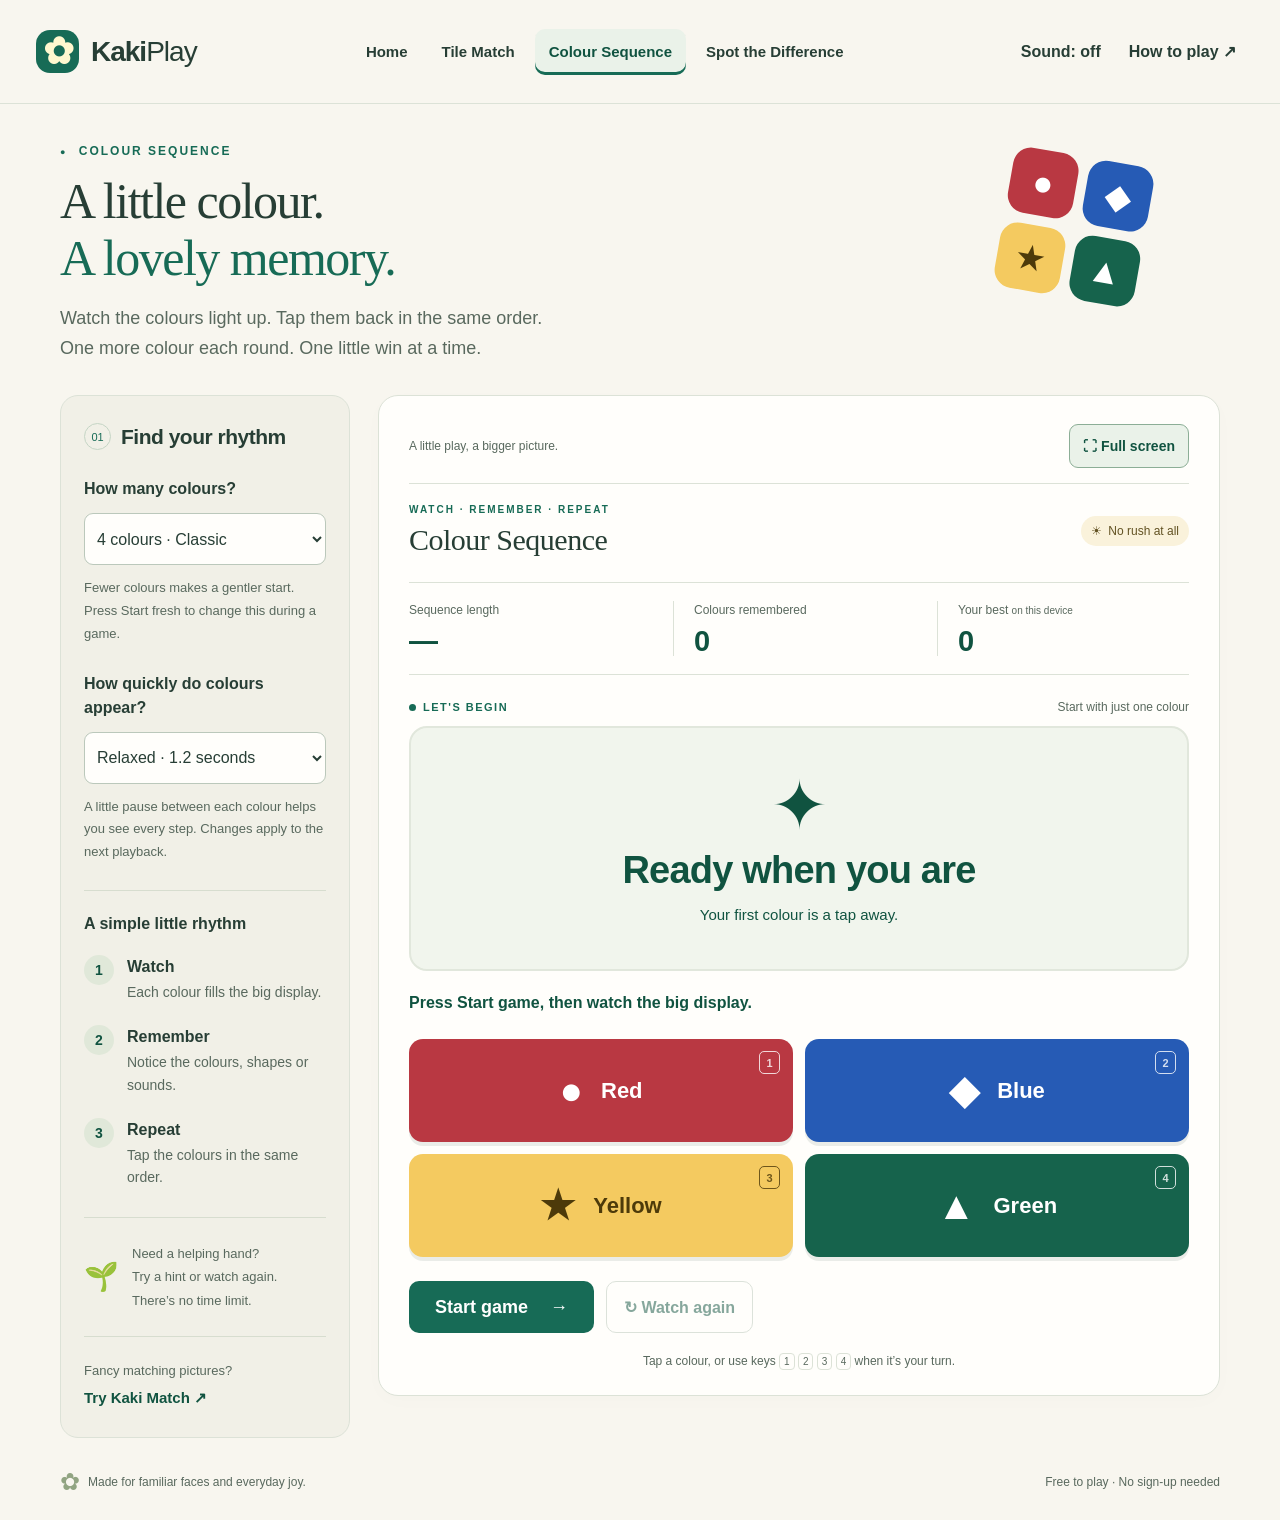
==== commit 143f7152: "Add fullscreen mode for games" ====
--- a/colour-sequence.html
+++ b/colour-sequence.html
@@ -10,8 +10,10 @@
   <link rel="stylesheet" href="styles.css">
   <link rel="stylesheet" href="site.css">
   <link rel="stylesheet" href="colour-sequence.css">
+  <link rel="stylesheet" href="game-fullscreen.css">
   <script src="colour-engine.js" defer></script>
   <script src="colour-sequence.js" defer></script>
+  <script src="game-fullscreen.js" defer></script>
 </head>
 <body class="colour-page">
   <a class="skip-link" href="#sequence-game">Skip to the game</a>
@@ -43,7 +45,8 @@
         <a class="other-game-link" href="tile-match.html">Fancy matching pictures? <span>Try Kaki Match <span aria-hidden="true">↗</span></span></a>
       </aside>
 
-      <section class="colour-panel" id="sequence-game" aria-labelledby="sequence-title" tabindex="-1">
+      <section class="colour-panel" id="sequence-game" aria-labelledby="sequence-title" tabindex="-1" data-fullscreen-board>
+        <div class="game-view-bar" role="group" aria-label="Game view controls"><span class="game-view-note">A little play, a bigger picture.</span><div class="game-view-actions"><button class="game-view-button" type="button" data-game-action="sequence-sound" aria-pressed="false" hidden>Sound: off</button><button class="game-view-button" type="button" data-game-action="sequence-help" hidden>How to play</button><button class="game-fullscreen-button" type="button" data-fullscreen-toggle aria-pressed="false">⛶ Full screen</button></div></div>
         <div class="sequence-heading"><div><p class="eyebrow">WATCH · REMEMBER · REPEAT</p><h2 id="sequence-title">Colour Sequence</h2></div><span class="sequence-no-rush"><span aria-hidden="true">☀</span> No rush at all</span></div>
         <div class="sequence-stats" aria-label="Game progress"><div><span>Sequence length</span><strong id="sequence-length">—</strong></div><div><span>Colours remembered</span><strong id="sequence-score">0</strong></div><div><span>Your best <small>on this device</small></span><strong id="sequence-best">0</strong></div></div>
 
--- a/game-fullscreen.css
+++ b/game-fullscreen.css
@@ -0,0 +1,91 @@
+/* Shared controls, followed by board-specific fullscreen layouts. */
+.game-view-bar { display: flex; justify-content: space-between; align-items: center; flex-wrap: wrap; gap: 10px 16px; padding-bottom: 15px; margin-bottom: 20px; border-bottom: 1px solid var(--line); }
+.game-view-note { font-size: 12px; color: var(--muted); }
+.game-view-actions { display: flex; justify-content: flex-end; align-items: center; flex-wrap: wrap; gap: 8px; margin-left: auto; }
+.game-view-button, .game-fullscreen-button { min-height: 44px; padding: 10px 13px; border: 1px solid #c5d1c0; border-radius: 9px; background: var(--white); color: var(--green-dark); font-size: 14px; font-weight: 650; }
+.game-fullscreen-button { border-color: #8cae96; background: var(--light-green); }
+.game-view-button:hover, .game-fullscreen-button:hover { background: #e0ecdc; }
+.game-view-start { background: var(--green); border-color: var(--green); color: white; }
+.game-view-start:hover { background: var(--green-dark); }
+.game-view-actions [hidden], .spot-toolbar [hidden] { display: none; }
+.fullscreen-status { position: fixed; width: 1px; height: 1px; margin: 0; padding: 0; overflow: hidden; clip-path: inset(50%); white-space: nowrap; }
+.is-game-fullscreen { background: var(--paper); }
+.is-game-fullscreen > .site-header, .is-game-fullscreen main > .intro, .is-game-fullscreen .site-footer,
+.is-game-fullscreen .settings-panel, .is-game-fullscreen .sequence-settings,
+.is-game-fullscreen .spot-settings, .is-game-fullscreen .spot-coaching { display: none; }
+body.is-game-fullscreen main { max-width: 1600px; padding: 16px; }
+.is-game-fullscreen .game-layout, .is-game-fullscreen .sequence-layout { grid-template-columns: minmax(0, 1fr); gap: 0; }
+.is-game-fullscreen :is(.game-view-bar, .spot-toolbar) { position: sticky; top: 0; z-index: 5; background: var(--white); }
+.is-game-fullscreen .game-view-note { display: none; }
+.is-game-fullscreen .game-view-bar { justify-content: flex-end; padding: 0 0 10px; margin-bottom: 14px; }
+.is-game-fullscreen .game-view-actions { width: 100%; }
+.is-game-fullscreen .spot-toolbar > div { flex-wrap: wrap; max-width: 100%; }
+.is-game-fullscreen .spot-toolbar { padding-bottom: 10px; }
+.is-game-fullscreen .stat-total { color: var(--muted); }
+
+@media (min-width: 900px) {
+  /* Use the viewport height to keep all tile counts visible on a projector. */
+  .is-game-fullscreen .game-panel { display: flex; flex-direction: column; height: calc(100vh - 32px); height: calc(100dvh - 32px); min-height: 640px; padding: 20px 24px; }
+  .is-game-fullscreen .game-panel > :not(.tile-grid) { flex-shrink: 0; }
+  .is-game-fullscreen .game-panel .game-view-bar { margin-bottom: 8px; padding-bottom: 8px; }
+  .is-game-fullscreen .game-heading { margin: 0; }
+  .is-game-fullscreen .game-heading .eyebrow { margin-bottom: 5px; font-size: 10px; }
+  .is-game-fullscreen .game-heading h2 { margin: 0; font-size: 28px; line-height: 1.2; }
+  .is-game-fullscreen .stats { margin: 8px 0 0; padding: 8px 0; }
+  .is-game-fullscreen .stats strong { font-size: 26px; line-height: 1; }
+  .is-game-fullscreen .stats .stat-label { font-size: 11px; margin-bottom: 5px; }
+  .is-game-fullscreen .progress-track { margin: 12px 0 0; }
+  .is-game-fullscreen .game-message { min-height: 28px; margin: 6px 0; }
+  .is-game-fullscreen .tile-grid { flex: 1; min-height: 160px; margin: 0; gap: 10px; grid-template-columns: repeat(4, minmax(0, 1fr)); grid-auto-rows: minmax(0, 1fr); }
+  .is-game-fullscreen .tile-grid.large-grid { grid-template-columns: repeat(6, minmax(0, 1fr)); }
+  .is-game-fullscreen .tile-grid .tile { min-height: 0; height: 100%; aspect-ratio: auto; }
+  .is-game-fullscreen .tile-front { padding: 4px; gap: 2px; }
+  .is-game-fullscreen .tile-grid .tile-emoji { font-size: var(--fullscreen-picture-size, 48px); line-height: 1; }
+  .is-game-fullscreen .tile-grid .tile-picture { width: var(--fullscreen-picture-size, 48px); height: var(--fullscreen-picture-size, 48px); aspect-ratio: 1; }
+  .is-game-fullscreen .tile-name { font-size: clamp(11px, 1.1vw, 15px); line-height: 1.15; }
+  .is-game-fullscreen .tile-local { font-size: 11px; line-height: 1.15; }
+  .is-game-fullscreen .tile-number { font-size: clamp(30px, 4vw, 60px); }
+  .is-game-fullscreen .board-footer { margin-top: 8px; padding-top: 8px; }
+  .is-game-fullscreen .team-scoreboard { grid-template-columns: 1.4fr 1fr 1fr; align-items: center; margin-top: 8px; gap: 10px; }
+  .is-game-fullscreen .team-scoreboard[hidden] { display: none; }
+  .is-game-fullscreen .team-score { padding: 8px 12px; font-size: 14px; }
+  .is-game-fullscreen .team-turn { grid-column: auto; margin: 0; font-size: 14px; }
+
+  /* Put the prominent sequence display beside the pads instead of above them. */
+  .is-game-fullscreen .colour-panel {
+    display: grid;
+    grid-template-columns: minmax(0, 1.1fr) minmax(0, 1fr);
+    grid-template-areas: 'view view' 'heading stats' 'display display' 'spotlight pads' 'steps pads' 'message message' 'controls controls';
+    grid-template-rows: auto auto auto minmax(220px, 1fr) auto auto auto;
+    align-items: stretch;
+    gap: 8px 24px;
+    height: calc(100vh - 32px); height: calc(100dvh - 32px);
+    min-height: 640px;
+    padding: 16px 24px;
+  }
+  .is-game-fullscreen .colour-panel .game-view-bar { grid-area: view; margin: 0; padding-bottom: 8px; }
+  .is-game-fullscreen .sequence-heading { grid-area: heading; }
+  .is-game-fullscreen .sequence-no-rush { display: none; }
+  .is-game-fullscreen .sequence-stats { grid-area: stats; margin: 0; padding: 10px 0; }
+  .is-game-fullscreen .sequence-stats strong { font-size: 27px; margin-top: 5px; }
+  .is-game-fullscreen .display-heading { grid-area: display; margin: 0; }
+  .is-game-fullscreen .sequence-spotlight { grid-area: spotlight; min-height: 0; height: 100%; }
+  .is-game-fullscreen .sequence-steps { grid-area: steps; margin: 0; }
+  .is-game-fullscreen .sequence-message { grid-area: message; min-height: 40px; margin: 0; }
+  .is-game-fullscreen .colour-panel .colour-pads { grid-area: pads; grid-template-columns: repeat(2, minmax(0, 1fr)); gap: 8px; }
+  .is-game-fullscreen .colour-panel .colour-pad { flex-direction: row; min-height: 60px; height: 100%; padding: 12px 20px; gap: 12px; font-size: 20px; }
+  .is-game-fullscreen .sequence-controls { grid-area: controls; margin: 0; }
+  .is-game-fullscreen .sequence-reset { width: auto; margin-left: auto; }
+  .is-game-fullscreen .keyboard-hint { display: none; }
+}
+@media (max-width: 899px) {
+  body.is-game-fullscreen main { padding: 10px; }
+  .is-game-fullscreen .game-panel, .is-game-fullscreen .colour-panel { padding: 18px; }
+  .is-game-fullscreen .game-view-bar { padding: 8px 0; }
+}
+@media (max-width: 560px) {
+  .game-view-note { display: none; }
+  .game-view-button, .game-fullscreen-button { font-size: 13px; padding: 10px 11px; }
+  .is-game-fullscreen .game-view-actions { gap: 7px; }
+  .is-game-fullscreen .game-view-start { margin-right: auto; }
+}
